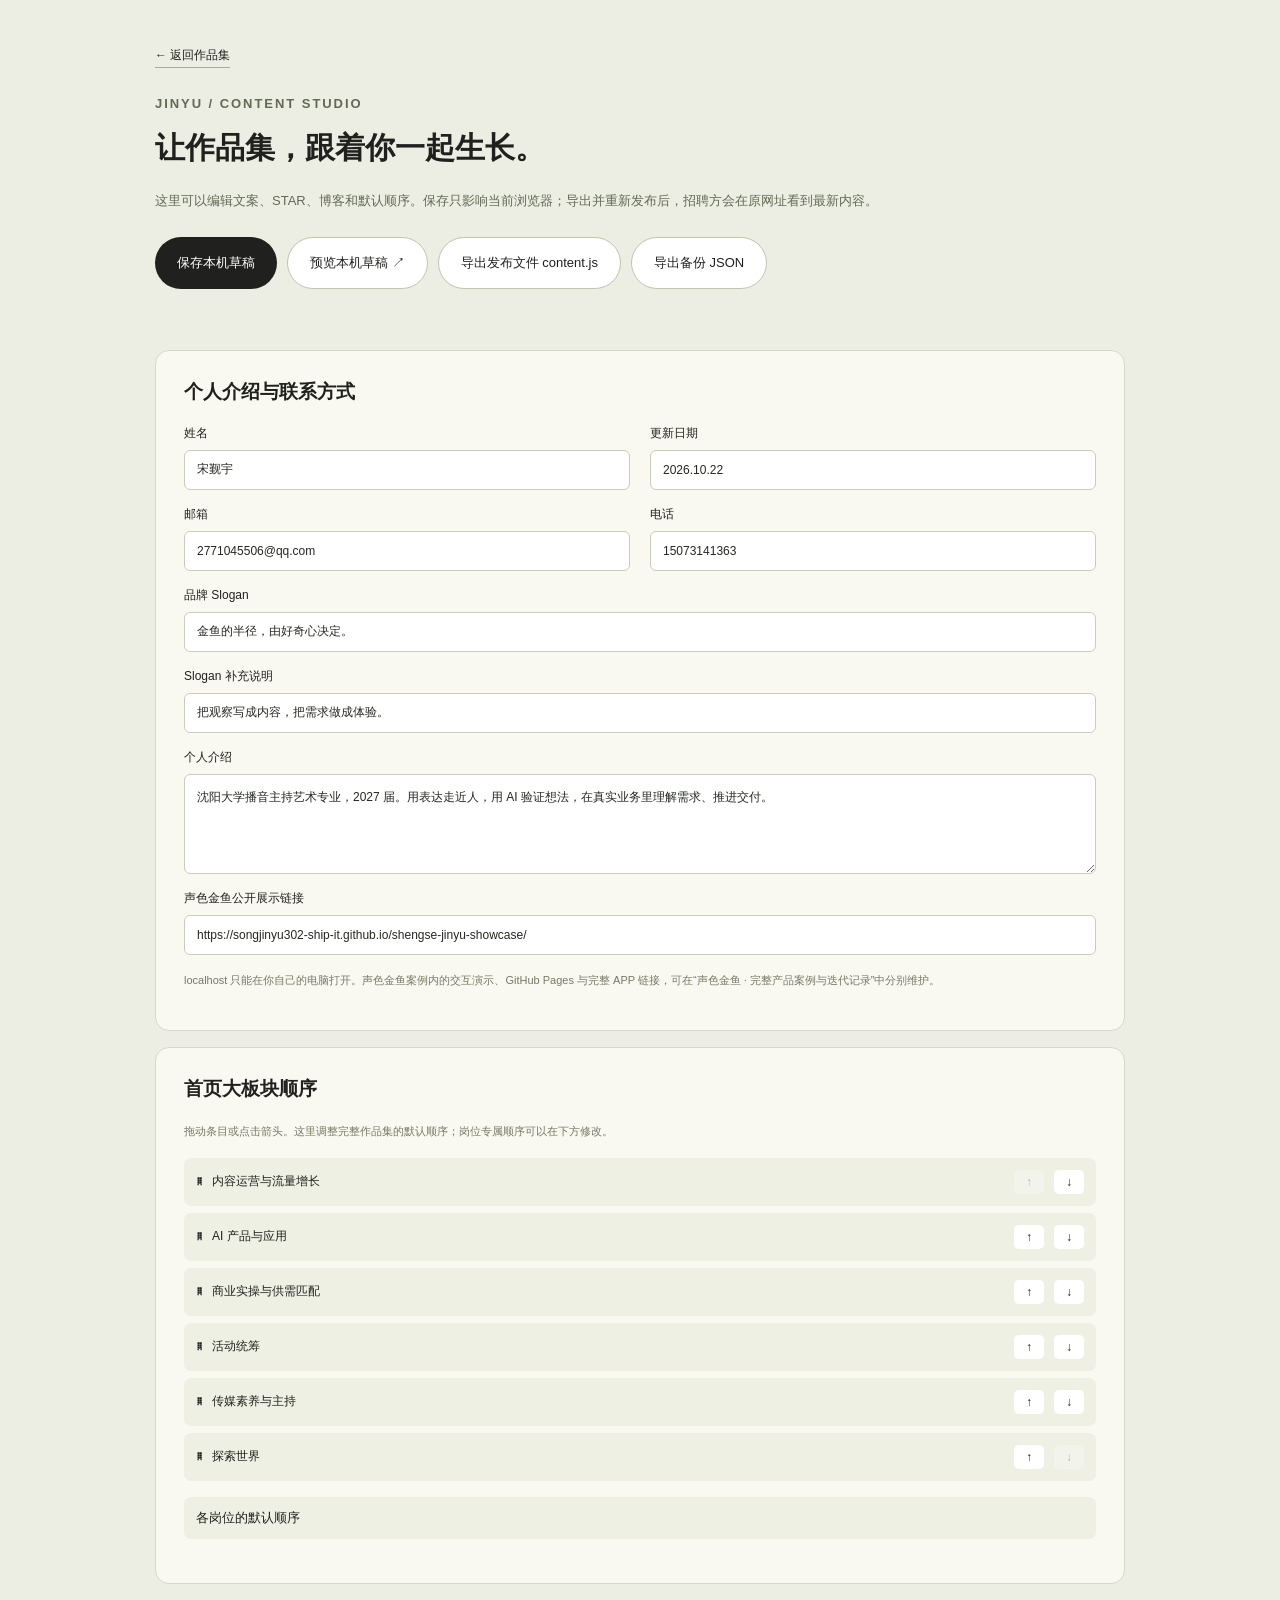
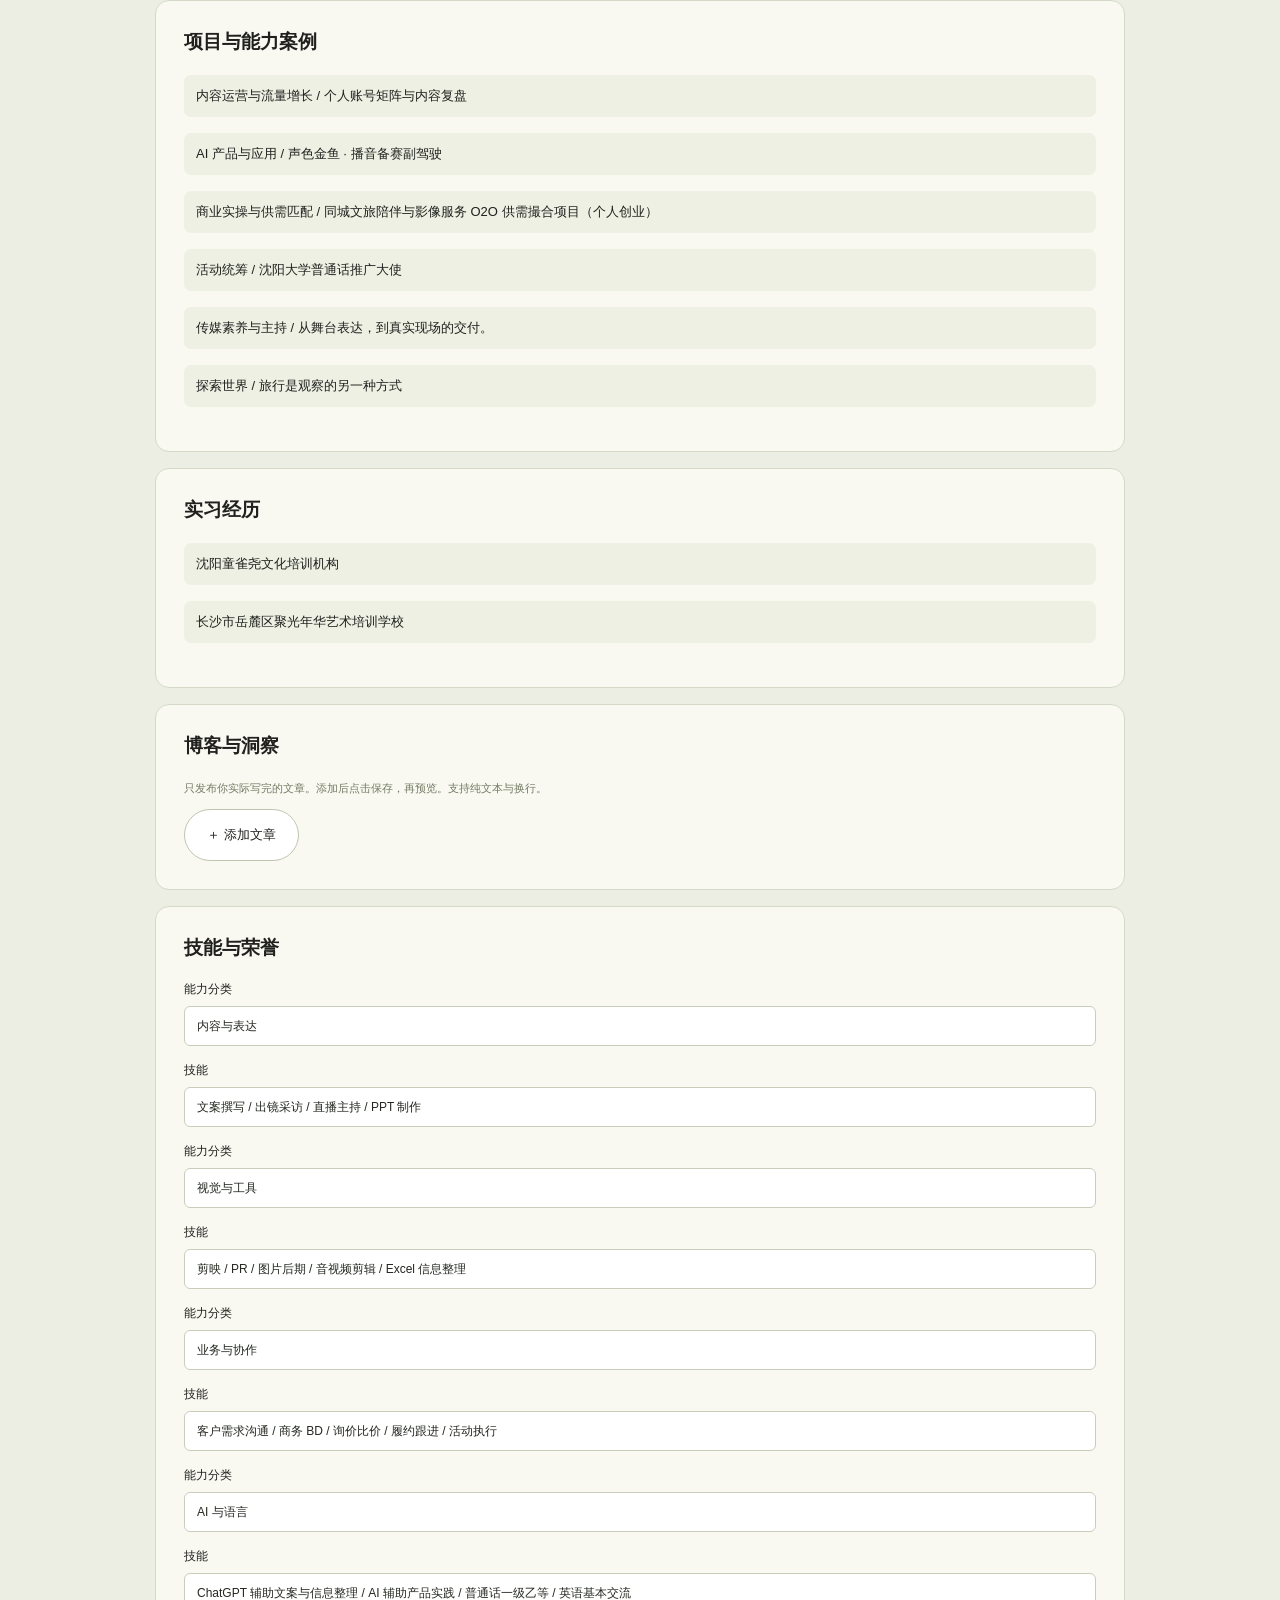
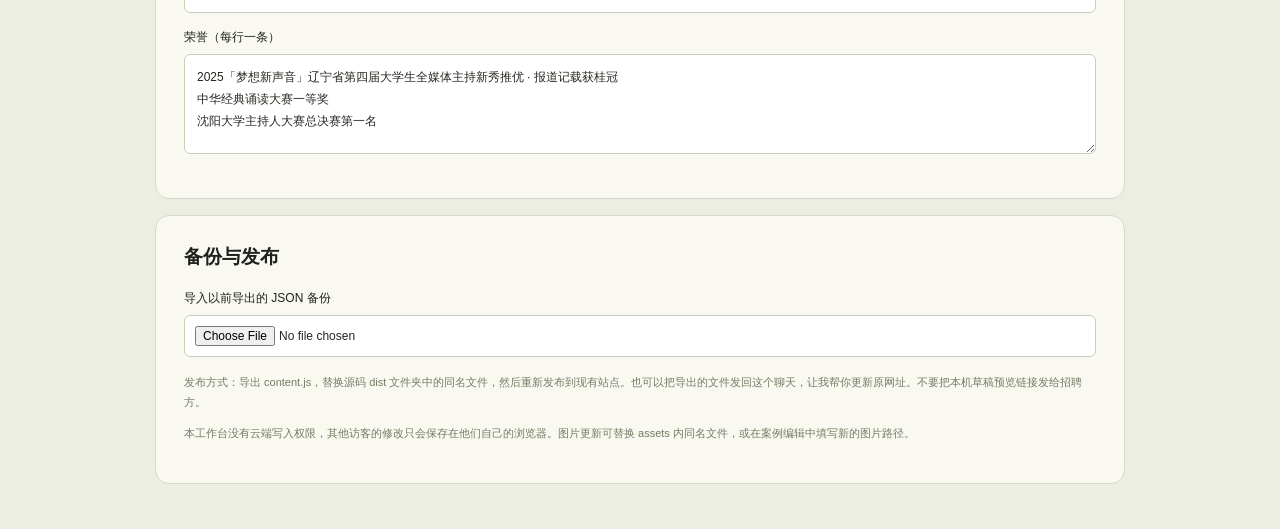
==== studio.html @ b3b75dc0 "Publish full Jinyu portfolio static mirror" ====
<!doctype html><html lang="zh-CN"><head><meta charset="utf-8"><meta name="viewport" content="width=device-width,initial-scale=1"><meta name="robots" content="noindex"><title>作品集维护工作台 · 金鱼</title><link rel="icon" href="assets/icon.svg"><link rel="stylesheet" href="style.css"><style>body{background:#eceee3}.studio{max-width:1020px;margin:45px auto;padding:0 25px}.studio h1{font-size:30px}.studio>p{font-size:13px;color:#626956}.studio-actions{display:flex;gap:10px;flex-wrap:wrap;margin:24px 0}.studio-actions .btn{gap:10px}.paper-btn{background:#fff;border:1px solid #bfc6b0}.editor-section{background:#f9f9f2;padding:28px;border:1px solid #d5d9c8;border-radius:14px;margin-bottom:16px}.editor-section h2{font-size:19px;margin-bottom:20px}.editor-section label{display:block;font-size:12px;margin-bottom:16px}.editor-section input,.editor-section textarea,.editor-section select{width:100%;padding:12px;border:1px solid #c9cebc;border-radius:6px;display:block;margin-top:8px;background:#fff;color:#242820}.editor-section textarea{min-height:100px;resize:vertical;line-height:1.8}.editor-section input[type=file]{padding:10px}.editor-grid{display:grid;grid-template-columns:1fr 1fr;gap:0 20px}.hint{font-size:11px;color:#737b63;line-height:1.8}.order-edit{padding:0;list-style:none}.order-edit li{display:flex;align-items:center;gap:10px;padding:12px;background:#eef0e4;margin-block:7px;border-radius:7px;cursor:grab;font-size:12px}.order-edit li>span{flex:1}.order-edit button{padding:5px 12px;background:#fff;border-radius:5px}.studio details{margin:16px 0}.studio summary{font-size:13px;padding:12px;background:#edf0e3;border-radius:7px}.studio details>div{padding:18px 0}.inline-status{font-size:12px;color:#526933;min-height:24px}#post-editor textarea{min-height:160px}@media(max-width:640px){.editor-grid{grid-template-columns:1fr}.studio{margin-top:25px;padding:0 15px}.editor-section{padding:20px}.studio h1{font-size:25px}}</style><script src="content.js" defer></script><script src="studio.js" defer></script></head><body><main class="studio"><a class="text-link" href="index.html">← 返回作品集</a><p class="eyebrow" style="margin-top:30px">JINYU / CONTENT STUDIO</p><h1>让作品集，跟着你一起生长。</h1><p>这里可以编辑文案、STAR、博客和默认顺序。保存只影响当前浏览器；导出并重新发布后，招聘方会在原网址看到最新内容。</p><div class="studio-actions"><button id="save" class="btn dark-btn">保存本机草稿</button><a class="btn paper-btn" href="index.html?draft=1" target="_blank">预览本机草稿 ↗</a><button id="export-js" class="btn paper-btn">导出发布文件 content.js</button><button id="export-json" class="btn paper-btn">导出备份 JSON</button></div><p id="studio-status" class="inline-status" role="status"></p><section class="editor-section"><h2>个人介绍与联系方式</h2><div class="editor-grid"><label>姓名<input data-top="name"></label><label>更新日期<input data-top="updated"></label><label>邮箱<input data-top="email" type="email"></label><label>电话<input data-top="phone" type="tel"></label></div><label>品牌 Slogan<input data-top="brandSlogan"></label><label>Slogan 补充说明<input data-top="brandSubline"></label><label>个人介绍<textarea data-top="intro"></textarea></label><label>声色金鱼公开展示链接<input data-top="appUrl" type="url" placeholder="部署后填写 https://…"></label><p class="hint">localhost 只能在你自己的电脑打开。声色金鱼案例内的交互演示、GitHub Pages 与完整 APP 链接，可在“声色金鱼 · 完整产品案例与迭代记录”中分别维护。</p></section><section class="editor-section"><h2>首页大板块顺序</h2><p class="hint">拖动条目或点击箭头。这里调整完整作品集的默认顺序；岗位专属顺序可以在下方修改。</p><ul id="studio-order" class="order-edit"></ul><details><summary>各岗位的默认顺序</summary><div id="role-editor"></div></details></section><section class="editor-section"><h2>项目与能力案例</h2><div id="module-editor"></div></section><section class="editor-section"><h2>实习经历</h2><div id="internship-editor"></div></section><section class="editor-section"><h2>博客与洞察</h2><p class="hint">只发布你实际写完的文章。添加后点击保存，再预览。支持纯文本与换行。</p><div id="post-editor"></div><button class="btn paper-btn" id="add-post">＋ 添加文章</button></section><section class="editor-section"><h2>技能与荣誉</h2><div id="skill-editor"></div><label>荣誉（每行一条）<textarea id="honor-editor"></textarea></label></section><section class="editor-section"><h2>备份与发布</h2><label>导入以前导出的 JSON 备份<input type="file" id="import-json" accept="application/json,.json"></label><p class="hint">发布方式：导出 content.js，替换源码 dist 文件夹中的同名文件，然后重新发布到现有站点。也可以把导出的文件发回这个聊天，让我帮你更新原网址。不要把本机草稿预览链接发给招聘方。</p><p class="hint">本工作台没有云端写入权限，其他访客的修改只会保存在他们自己的浏览器。图片更新可替换 assets 内同名文件，或在案例编辑中填写新的图片路径。</p></section></main></body></html>
---- style.css ----
@charset "UTF-8";
:root{--paper:#f4f3ec;--ink:#20211e;--muted:#6c6d65;--line:#d9d9ce;--lime:#d4ef73;--lavender:#dfd5ef;--sand:#e8e2d6;--radius:18px}*{box-sizing:border-box}html{scroll-behavior:smooth;scroll-padding-top:100px}body{margin:0;background:var(--paper);color:var(--ink);font-family:Arial,"PingFang SC","Microsoft YaHei",sans-serif;-webkit-font-smoothing:antialiased}a{color:inherit;text-decoration:none}button,input,textarea,select{font:inherit}button{cursor:pointer;color:inherit}button:disabled{opacity:.25;cursor:default}button,a,input,textarea,select{-webkit-tap-highlight-color:transparent}button:focus-visible,a:focus-visible,input:focus-visible,textarea:focus-visible,select:focus-visible{outline:3px solid #73609d;outline-offset:5px}button{border:0}p{line-height:1.85}h1,h2,h3,h4,p{margin-top:0}img{display:block;max-width:100%}.wrap{width:min(1240px,calc(100% - 96px));margin-inline:auto}.nav{height:90px;display:flex;align-items:center;justify-content:space-between;width:calc(100% - 80px);margin:auto;border-bottom:1px solid var(--line)}.brand{display:flex;align-items:center;gap:10px}.fish-mark{font-size:38px;line-height:1;transform:rotate(-25deg);color:#526533}.brand b{font-size:20px;letter-spacing:.02em}.brand b span{font-size:13px;margin-left:7px;letter-spacing:.09em}.brand-note{margin-left:20px;font-size:9px;letter-spacing:.14em;color:var(--muted)}.nav nav{display:flex;align-items:center;gap:31px;font-size:13px}.nav nav>a{padding:10px 0}.nav nav>a:hover{color:#6c7f2f}.nav .nav-contact{background:var(--ink);color:var(--paper);border-radius:30px;padding:12px 20px;min-width:112px;display:flex;justify-content:space-between;gap:16px}.hero{display:grid;grid-template-columns:1.15fr 1fr;gap:40px;padding-block:87px 82px;align-items:center}.eyebrow{font-size:10px;letter-spacing:.15em;line-height:1.6;font-weight:600}.status-dot{display:inline-block;width:7px;height:7px;background:#7b9540;border-radius:100%;margin-right:8px;box-shadow:0 0 0 4px #829e3c15}.hero .eyebrow{letter-spacing:.07em;margin-bottom:30px}.hero h1{font-size:clamp(38px,4.2vw,60px);font-weight:650;letter-spacing:-.055em;line-height:1.28;margin-bottom:24px}.hero-sub{font-size:23px;letter-spacing:.07em;font-weight:500;margin-bottom:20px}.scribble{position:relative;z-index:0}.scribble:after{content:"";position:absolute;bottom:0;left:-5px;right:-5px;height:10px;background:var(--lime);z-index:-1;transform:rotate(-2deg)}.intro{font-size:14px;color:var(--muted);max-width:450px;line-height:2;margin-bottom:30px}.hero-actions{display:flex;gap:27px;align-items:center}.btn{display:inline-flex;align-items:center;justify-content:center;gap:35px;border-radius:30px;padding:16px 22px;font-size:13px;transition:transform .2s,background .2s}.dark-btn{background:var(--ink);color:#fff}.dark-btn:hover{background:#3b4131;transform:translateY(-2px)}.text-link{font-size:12px;border-bottom:1px solid #a8aaa0;padding-bottom:5px}.hero-art{position:relative;height:420px;isolation:isolate}.portrait-wrap{position:absolute;left:22%;top:26px;width:54%;height:337px;background:#e2e4d5;border-radius:45% 45% 8px 8px;overflow:hidden;transform:rotate(-6deg);box-shadow:0 12px 50px #272c1820}.portrait-wrap img{width:100%;height:100%;object-fit:cover;filter:grayscale(1);mix-blend-mode:multiply;object-position:50% 20%}.portrait-sign{position:absolute;bottom:17px;left:19px;font-family:Georgia,serif;font-style:italic;color:#fff;font-size:24px;text-shadow:0 1px 4px #000}.orbit{position:absolute;inset:47px 2px 50px;border:1px solid #b5b8a2;border-radius:50%;transform:rotate(-29deg);z-index:-1}.orbit-two{inset:95px -5px 100px;transform:rotate(32deg)}.art-coord{position:absolute;left:9%;top:1px;font-size:8px;letter-spacing:.16em;color:#737768}.sticker{position:absolute;box-shadow:0 7px 20px #25251a13}.sticker-top{background:var(--lime);padding:14px 18px;right:-1%;top:60px;font-size:13px;transform:rotate(9deg);border:1px solid #b9d35d}.sticker-top span{font-size:20px;vertical-align:middle;margin-left:18px}.sticker-bottom{left:2%;bottom:28px;background:var(--lavender);padding:19px 24px;transform:rotate(-5deg);border:1px solid #c2b8d2}.sticker-bottom>span{display:block;font-size:8px;letter-spacing:.2em;margin-bottom:9px}.sticker-bottom b{font-size:16px;line-height:1.6;font-weight:500}.giant-star{position:absolute;font-size:108px;right:1%;bottom:27px;line-height:1;color:#37432d;animation:slowspin 36s linear infinite}.art-footer{position:absolute;bottom:-14px;right:2%;font-size:8px;letter-spacing:.18em;color:var(--muted)}.ticker{background:var(--ink);color:var(--paper);overflow:hidden;padding:17px 0;border-block:1px solid var(--ink);transform:rotate(-1deg);margin:0 -2px}.ticker>div{white-space:nowrap;font-size:13px;letter-spacing:.19em;word-spacing:5px;animation:marquee 40s linear infinite;width:max-content}.ticker span{color:var(--lime);margin:0 43px;font-size:20px;vertical-align:middle}.stats{display:grid;grid-template-columns:repeat(4,1fr);padding-block:60px 62px;border-bottom:1px solid var(--line)}.stats>div{display:flex;gap:18px;align-items:center;border-left:1px solid var(--line);padding-left:30px}.stats>div:first-child{border:0;padding-left:0}.stats b{font-size:43px;font-weight:500;letter-spacing:-.07em;white-space:nowrap}.stats b span{font-size:21px}.stats p{font-size:11px;margin:0;line-height:1.7}.stats small{display:block;color:var(--muted);font-size:9px;margin-top:4px}.section-head{display:flex;align-items:end;justify-content:space-between;margin-bottom:34px;gap:20px}.section-head .eyebrow{color:var(--muted);margin-bottom:16px}.section-head h2{font-size:32px;line-height:1.5;letter-spacing:-.04em;font-weight:600;margin:0}.section-head h2 span{color:#8b8c81}.section-index{font-size:11px;letter-spacing:.1em;white-space:nowrap}.work{padding-block:80px 20px}.rolebar{display:flex;align-items:end;justify-content:space-between;gap:20px}.small-label{font-size:10px;color:var(--muted);letter-spacing:.07em}.roles{display:flex;flex-wrap:wrap;gap:8px;margin-top:12px}.roles button{border:1px solid var(--line);background:transparent;padding:10px 15px;border-radius:22px;font-size:11px;transition:background .2s}.roles button.active{background:var(--ink);border-color:var(--ink);color:#fff}.roles button:hover:not(.active){background:#e6e7dc}.subtle-btn{background:transparent;border-bottom:1px solid #a6a89c;padding:9px 0;font-size:11px;white-space:nowrap}.subtle-btn span{padding-left:12px}.role-line{font-size:11px;color:var(--muted);margin-top:15px;margin-bottom:28px}.order-panel{border:1px solid #c8cbb8;border-radius:var(--radius);padding:25px;margin:22px 0 30px;background:#eceee2}.order-head{display:flex;justify-content:space-between;gap:20px}.order-head b{font-size:15px}.order-head p{font-size:11px;color:var(--muted);margin-block:9px 20px}.order-panel ul{padding:0;list-style:none;display:grid;grid-template-columns:1fr 1fr;gap:7px;margin:0 0 20px}.order-panel li{background:var(--paper);border:1px solid var(--line);padding:10px;display:flex;align-items:center;gap:12px;border-radius:7px;cursor:grab}.order-panel li.dragging{opacity:.35}.drag-grip{font-size:20px}.order-num{font-size:10px;color:var(--muted)}.order-panel li b{flex:1;font-size:12px;font-weight:500}.order-panel li button{background:#e5e7db;width:28px;height:28px;border-radius:50%}.share-row{display:flex;align-items:center;gap:15px}.share-row input{flex:1;min-width:0;border:1px solid var(--line);border-radius:6px;padding:12px;background:#fff;font-size:10px}.project{display:grid;grid-template-columns:1.08fr 1fr;border:1px solid var(--line);border-radius:var(--radius);margin-bottom:30px;overflow:hidden;min-height:420px;background:#f9f8f3}.project:nth-child(even) .project-visual{order:2}.project-visual{position:relative;min-height:420px;overflow:hidden;display:flex;align-items:center;justify-content:center;isolation:isolate}.lavender .project-visual{background:var(--lavender)}.lime .project-visual{background:#e5eccb}.sand .project-visual{background:var(--sand)}.dark .project-visual{background:#292c25;color:var(--paper)}.project-copy{padding:43px 42px 30px;display:flex;flex-direction:column;align-items:start}.project-copy .eyebrow{font-size:8px;letter-spacing:.14em;color:var(--muted);margin-bottom:22px}.tags{display:flex;gap:6px;flex-wrap:wrap}.tags span{font-size:9px;border:1px solid var(--line);border-radius:20px;padding:4px 9px;color:#73756a}.project h3{font-size:27px;line-height:1.4;letter-spacing:-.035em;margin-block:18px 14px;font-weight:550}.project-desc{font-size:12px;line-height:1.95;color:var(--muted);margin-bottom:23px}.project-result{display:flex;align-items:center;gap:17px;margin-top:auto;margin-bottom:23px}.project-result b{font-weight:500;font-size:29px;letter-spacing:-.04em;white-space:nowrap}.project-result span{font-size:9px;line-height:1.7;color:var(--muted);max-width:160px}.case-link{width:100%;display:flex;align-items:center;justify-content:space-between;background:transparent;border-top:1px solid var(--line);padding:15px 0 0;font-size:11px;text-align:left}.case-link>span{font-size:21px;transition:transform .2s}.case-link:hover>span{transform:translate(3px,-3px)}.social-stack{display:flex;gap:18px;width:70%;height:340px;transform:rotate(-8deg);align-items:center;transition:transform .4s}.social-stack img{width:48%;height:320px;object-fit:cover;border:5px solid #242820;border-radius:21px;box-shadow:10px 15px 25px #0002}.social-stack img:first-child{transform:translateY(30px);height:290px}.project:hover .social-stack{transform:rotate(-4deg)}.visual-caption{position:absolute;bottom:23px;left:28px;font-size:8px;letter-spacing:.13em;color:#64615f}.browser-frame{width:88%;border:1px solid #bfc6ac;box-shadow:0 15px 30px #26301a1c;border-radius:10px;overflow:hidden;transform:rotate(-4deg);transition:transform .4s}.browser-frame>div{height:25px;background:#f9faf5;display:flex;align-items:center;gap:4px;padding-inline:10px}.browser-frame i{width:4px;height:4px;background:#b9beae;border-radius:50%}.browser-frame span{font-size:6px;letter-spacing:.1em;margin:auto;color:#818676}.browser-frame img{width:100%;height:282px;object-fit:cover;object-position:left top}.project:hover .browser-frame{transform:rotate(0)}.float-label{position:absolute;bottom:29px;right:20px;padding:11px 18px;background:var(--lime);font-size:12px;transform:rotate(5deg)}.flow-art{display:flex;flex-direction:column;align-items:center;gap:8px;width:80%;transform:rotate(-4deg);font-size:16px}.flow-art>span,.flow-art>div>span{border:1px solid #acae9f;border-radius:7px;background:#f7f5ed;padding:20px 30px;text-align:center}.flow-art>div{display:flex;gap:10px}.flow-art>div>span{font-size:13px;min-width:130px}.flow-art b{font-weight:400;color:#8b8b7b;font-size:23px}.flow-art>span.flow-final{background:var(--lime);border-color:#a7be59}.event-art{width:72%;transform:rotate(-5deg)}.event-art>span{font-size:14px;letter-spacing:.1em;color:#b0b7a4}.event-art strong{font-size:145px;letter-spacing:-.08em;display:block;line-height:1.4;font-weight:400;color:var(--lime)}.event-art strong span{font-size:75px}.event-art>div{font-size:20px;display:flex;justify-content:space-between;border-top:1px solid #60664e;padding-top:18px}.event-art p{font-size:8px;letter-spacing:.2em;color:#a1a592;margin-top:25px}.stage-photo{width:76%;height:355px;object-fit:cover;object-position:50% 10%;transform:rotate(4deg);border:9px solid #f7f5ef;box-shadow:10px 15px 20px #0002;transition:transform .4s}.project:hover .stage-photo{transform:rotate(1deg)}.stage-label{position:absolute;bottom:24px;left:18px;font-size:8px;letter-spacing:.15em;background:var(--lime);padding:10px 16px;transform:rotate(-4deg)}.world-art{position:relative;width:330px;height:330px;border:1px solid #b7b7a5;border-radius:50%;transform:rotate(-13deg)}.latitude{position:absolute;inset:80px 0;border:1px solid #b7b7a5;border-radius:50%}.longitude{position:absolute;inset:0 80px;border:1px solid #b7b7a5;border-radius:50%}.world-star{position:absolute;left:30px;top:-10px;font-size:90px;color:#68774f}.world-text{position:absolute;top:115px;left:-28px;font-size:29px;font-weight:700;line-height:1.25;letter-spacing:-.04em;white-space:nowrap;background:var(--sand);padding:10px}.world-bottom{position:absolute;bottom:30px;left:42px;font-size:11px;white-space:nowrap}.experience{padding-block:70px 80px;border-bottom:1px solid var(--line)}.experience-grid{display:grid;grid-template-columns:1.1fr 1fr;gap:80px}.education{padding-block:20px 25px;border-bottom:1px solid var(--line)}.education h3{font-size:21px;margin-block:13px 7px}.education p{font-size:13px;margin-bottom:7px}.muted{font-size:11px;color:var(--muted)}.internship{padding-block:26px;border-bottom:1px solid var(--line)}summary{cursor:pointer;list-style:none}summary::-webkit-details-marker{display:none}.internship h3{font-size:16px;margin-block:12px 10px;line-height:1.6}.internship summary p{font-size:12px;margin:0;display:flex;justify-content:space-between}.internship>p{font-size:12px;color:var(--muted);margin-top:20px}.internship .star-grid{grid-template-columns:1fr;gap:10px}.internship .star-grid>div{padding:13px}.internship .star-grid h4{display:inline-block}.internship .star-grid p{font-size:11px;margin:6px 0 0}.internship .star-letter{font-size:16px;margin-right:10px}.toolkit{padding-top:20px}.skill{padding-block:19px;border-bottom:1px solid var(--line)}.skill h3{font-size:13px;font-weight:500;margin-bottom:8px}.skill p{font-size:11px;color:var(--muted);margin:0;line-height:1.9}.honors{margin-top:25px}.honors h3{font-size:13px}.honors ul{list-style:none;padding:0;margin:0}.honors li{font-size:11px;color:var(--muted);margin-bottom:12px;padding-left:18px;position:relative}.honors li:before{content:'↗';position:absolute;left:0;color:#798745}.insights{padding-block:75px 90px}.note-icon{font-size:52px;font-weight:300}.notes-empty{border-top:1px solid var(--line);padding-block:30px;display:grid;grid-template-columns:1fr 1.6fr;gap:0 55px}.notes-empty>.eyebrow{font-size:16px;letter-spacing:0}.notes-empty>p:nth-child(2){font-size:12px;color:var(--muted);margin-bottom:20px}.notes-empty>.small-label{grid-column:1;margin-top:12px}.notes-empty ol{grid-column:2;list-style:none;padding:0;margin:0;counter-reset:notes}.notes-empty li{font-size:12px;border-bottom:1px solid var(--line);padding-block:15px;line-height:1.7;counter-increment:notes}.notes-empty li:before{content:'0' counter(notes);font-size:10px;color:#8c947b;margin-right:20px}.post{padding:25px;border-top:1px solid var(--line)}.post h3{font-size:20px;margin:15px 0}.post summary>span:last-child{font-size:11px}.post-body{line-height:2;font-size:14px;max-width:800px;padding-block:20px}.contact{background:var(--lime);padding-block:75px 25px}.contact h2{font-size:clamp(38px,5vw,64px);font-weight:550;line-height:1.25;letter-spacing:-.04em;margin-block:25px}.contact h2>span{display:inline-block;margin-left:24px}.contact>.wrap>p:not(.eyebrow){max-width:540px;font-size:13px;line-height:2}.contact-links{display:flex;gap:35px;align-items:center;flex-wrap:wrap;margin-block:30px 65px}.contact-links a{font-size:20px;letter-spacing:-.02em;border-bottom:1px solid #5b6c35;padding-bottom:8px}.contact-bottom{display:flex;justify-content:space-between;border-top:1px solid #adbf65;padding-top:20px;font-size:10px;gap:20px;line-height:1.8}.footer{display:flex;justify-content:space-between;gap:20px;padding-block:27px;font-size:9px;color:var(--muted)}dialog{border:0;border-radius:16px;max-width:1000px;width:calc(100% - 48px);max-height:90dvh;background:var(--paper);padding:35px;color:var(--ink);overscroll-behavior:contain;box-shadow:0 20px 100px #0003}dialog::backdrop{background:#171a13ae;backdrop-filter:blur(6px)}.dialog-top{display:flex;justify-content:space-between;align-items:center;margin-bottom:20px}.dialog-top .eyebrow{margin:0;font-size:9px}.close-btn{width:35px;height:35px;border-radius:50%;background:#e1e2d7;font-size:24px;flex-shrink:0}.dialog-top+div>h2{font-size:29px;line-height:1.5;margin-bottom:10px}.case-subtitle{font-size:12px;color:var(--muted);margin-bottom:26px}.star-grid{display:grid;grid-template-columns:1fr 1fr;gap:12px}.star-grid>div{border:1px solid var(--line);padding:22px;border-radius:10px}.star-letter{color:#8e9a70;font-size:24px;display:inline-block;margin-right:12px}.star-grid h4{display:inline-block;font-size:13px;font-weight:500;margin-bottom:12px}.star-grid p{font-size:12px;line-height:1.95;color:#5f6255;margin:0}.takeaway{background:#e5e9d7;border-radius:10px;padding:22px;margin-block:20px}.takeaway .eyebrow{font-size:8px}.takeaway p{font-size:13px;margin:10px 0 0}.evidence-title{font-size:15px;margin:30px 0 18px}.evidence-grid{display:grid;grid-template-columns:repeat(auto-fit,minmax(180px,1fr));gap:12px;margin-bottom:20px}.evidence{background:#e7e6de;padding:12px;border-radius:8px}.evidence img{height:260px;width:100%;object-fit:contain}.evidence span{font-size:10px;display:block;margin-top:12px;text-align:left;line-height:1.7}.source-note{font-size:9px;color:#888c7f;margin-top:25px}.modal-open{overflow:hidden}#image-dialog{max-width:1100px;text-align:center;padding:20px;background:#242720;color:#fff}#image-dialog .close-btn{position:sticky;top:0;float:right}#image-dialog img{max-height:78dvh;margin:auto;object-fit:contain}#image-dialog p{font-size:11px;margin:12px 0 0}#toast{position:fixed;bottom:30px;left:50%;transform:translate(-50%,20px);background:var(--ink);color:#fff;font-size:12px;padding:15px 25px;border-radius:30px;z-index:20;opacity:0;pointer-events:none;transition:all .2s;max-width:90vw;text-align:center}#toast.show{opacity:1;transform:translate(-50%,0)}.skip{position:fixed;left:20px;top:-100px;background:var(--ink);color:#fff;padding:12px;z-index:99}.skip:focus{top:10px}.draft-banner{background:#eece88;padding:10px;text-align:center;font-size:12px}.draft-banner+.nav{margin-top:0}[hidden]{display:none!important}@keyframes slowspin{to{transform:rotate(360deg)}}@keyframes marquee{to{transform:translateX(-50%)}}
html,body{overflow-x:clip}
@media(min-width:1550px){.hero{padding-block:100px}.hero-art{height:440px}.portrait-wrap{height:360px}.project{min-height:460px}.project-visual{min-height:460px}.project-copy{padding:50px}}
@media(max-width:1100px){.wrap{width:calc(100% - 64px)}.nav{width:calc(100% - 48px)}.brand-note{display:none}.hero{gap:15px;padding-block:65px}.hero-art{height:380px}.portrait-wrap{height:300px}.sticker-bottom{left:0}.sticker-top{font-size:11px}.giant-star{font-size:85px}.hero h1{font-size:43px}.stats>div{padding-left:18px;gap:12px}.stats b{font-size:35px}.stats p{font-size:10px}.stats small{font-size:8px}.project-copy{padding:32px 28px}.project h3{font-size:23px}.project-visual{min-height:405px}.experience-grid{gap:45px}.world-art{width:270px;height:270px}.world-text{font-size:25px;top:90px}.world-star{font-size:75px}.world-bottom{left:24px;bottom:25px}.rolebar{align-items:start}.subtle-btn{margin-top:24px}}
@media(max-width:760px){.wrap{width:calc(100% - 40px)}.nav{height:73px;width:calc(100% - 36px)}.brand b{font-size:17px}.brand b span{font-size:9px;margin-left:4px}.fish-mark{font-size:28px}.nav nav{gap:16px;font-size:11px}.nav nav>a:nth-child(2),.nav nav>a:nth-child(3){display:none}.nav .nav-contact{min-width:85px;padding:10px 13px}.hero{grid-template-columns:1fr;padding-block:40px 40px;gap:38px}.hero h1{font-size:42px;letter-spacing:-.06em}.hero .eyebrow{font-size:9px;margin-bottom:23px}.hero-sub{font-size:21px}.intro{font-size:12px;max-width:100%}.hero-actions{gap:23px}.btn{font-size:12px;padding:14px 20px;gap:25px}.text-link{font-size:11px}.hero-art{width:min(430px,100%);margin:auto;height:350px}.portrait-wrap{height:280px;top:20px;left:22%;width:51%}.sticker-top{right:0;top:49px}.sticker-bottom{bottom:28px;left:1%;padding:15px 19px}.sticker-bottom b{font-size:14px}.giant-star{right:0;bottom:42px;font-size:84px}.art-coord{font-size:7px}.art-footer{font-size:7px;bottom:1px}.ticker{padding-block:11px}.ticker>div{font-size:10px}.ticker span{font-size:16px;margin-inline:28px}.stats{grid-template-columns:1fr 1fr;gap:28px 12px;padding-block:35px}.stats>div{padding-left:15px;gap:12px}.stats>div:nth-child(3){border:0;padding-left:0}.stats b{font-size:36px}.stats p{font-size:10px}.work{padding-block:50px 0}.section-head h2{font-size:25px}.section-head h2 span{display:block}.section-head{margin-bottom:25px}.section-head .eyebrow{font-size:8px;letter-spacing:.1em}.section-index{font-size:9px}.rolebar{display:block}.roles{gap:7px}.roles button{padding:9px 12px;font-size:10px}.subtle-btn{margin-top:14px}.role-line{font-size:10px;margin-top:12px}.order-panel{padding:16px}.order-head{display:block}.order-head .subtle-btn{margin:0 0 15px}.order-panel ul{grid-template-columns:1fr}.share-row{display:block}.share-row .btn{width:100%;margin-bottom:12px}.share-row input{width:100%;font-size:9px}.project{grid-template-columns:1fr;min-height:0;margin-bottom:24px}.project:nth-child(even) .project-visual{order:0}.project-visual{min-height:310px;height:310px}.project-copy{padding:28px 25px 24px}.project-copy .eyebrow{margin-bottom:15px}.project h3{font-size:24px;margin-block:17px 12px}.project-desc{font-size:12px;margin-bottom:20px}.project-result{margin-bottom:20px}.project-result b{font-size:28px}.project-result span{max-width:none}.social-stack{height:270px;width:62%;max-width:290px;gap:12px}.social-stack img{height:255px;border-width:4px}.social-stack img:first-child{height:230px;transform:translateY(15px)}.visual-caption{bottom:15px;font-size:7px;left:20px}.browser-frame{width:85%;max-width:430px}.browser-frame img{height:222px}.browser-frame>div{height:20px}.float-label{bottom:17px;right:16px;padding:10px 13px;font-size:10px}.flow-art{font-size:14px;gap:5px}.flow-art>span,.flow-art>div>span{padding:14px 23px}.flow-art>div>span{font-size:11px;min-width:110px}.flow-art b{font-size:18px}.event-art{width:72%}.event-art strong{font-size:108px;line-height:1.3}.event-art>span{font-size:12px}.event-art>div{font-size:16px;padding-top:12px}.event-art p{margin-top:18px}.stage-photo{height:264px;width:70%;object-position:50% 7%}.stage-label{bottom:16px;left:15px;font-size:7px}.world-art{width:245px;height:245px}.world-text{top:80px;font-size:23px}.world-bottom{font-size:10px;bottom:26px}.world-star{font-size:64px}.experience{padding-block:35px 50px}.experience-grid{grid-template-columns:1fr;gap:25px}.education{padding-top:5px}.internship h3{font-size:15px}.toolkit{padding-top:15px}.insights{padding-block:50px}.notes-empty{grid-template-columns:1fr;gap:0}.notes-empty>p:nth-child(2){font-size:12px}.notes-empty ol{grid-column:1}.notes-empty>.small-label{margin-bottom:0}.notes-empty li{font-size:11px}.note-icon{font-size:40px}.contact{padding-top:50px}.contact h2{font-size:42px}.contact>.wrap>p:not(.eyebrow){font-size:12px}.contact-links{display:block;margin-bottom:40px}.contact-links a{display:table;margin-bottom:16px;font-size:19px}.contact-bottom{display:block;font-size:9px}.contact-bottom>a{display:block;margin-top:15px}.footer{flex-wrap:wrap;gap:12px;font-size:8px;padding-block:22px}.footer>a{margin-left:auto}dialog{padding:22px;width:calc(100% - 24px);max-height:93dvh}.dialog-top+div>h2{font-size:23px}.star-grid{grid-template-columns:1fr}.star-grid>div{padding:17px}.star-grid p{font-size:11px}.evidence-grid{grid-template-columns:1fr 1fr}.evidence img{height:200px}.evidence span{font-size:9px}.takeaway p{font-size:12px}.dialog-top .eyebrow{font-size:7px;max-width:80%}.case-subtitle{font-size:11px}.notes-empty>.eyebrow{font-size:15px}.draft-banner{font-size:10px}.order-panel li{padding:9px}.project-visual .world-art{margin-top:0}}
@media(prefers-reduced-motion:reduce){*,*:before,*:after{scroll-behavior:auto!important;animation:none!important;transition:none!important}}
@media print{.nav,.ticker,.hero-art,.rolebar,.role-line,.case-link,.footer>a,.contact-bottom>a{display:none}.wrap{width:100%}.hero{display:block;padding:20px 0}.hero h1{font-size:30px}.stats{padding:20px 0}.project{break-inside:avoid}.project-copy{padding:20px}.project-visual{min-height:280px}.project{min-height:280px}.work{padding-top:30px}.contact{padding:25px}.contact h2{font-size:30px}body{background:white}}
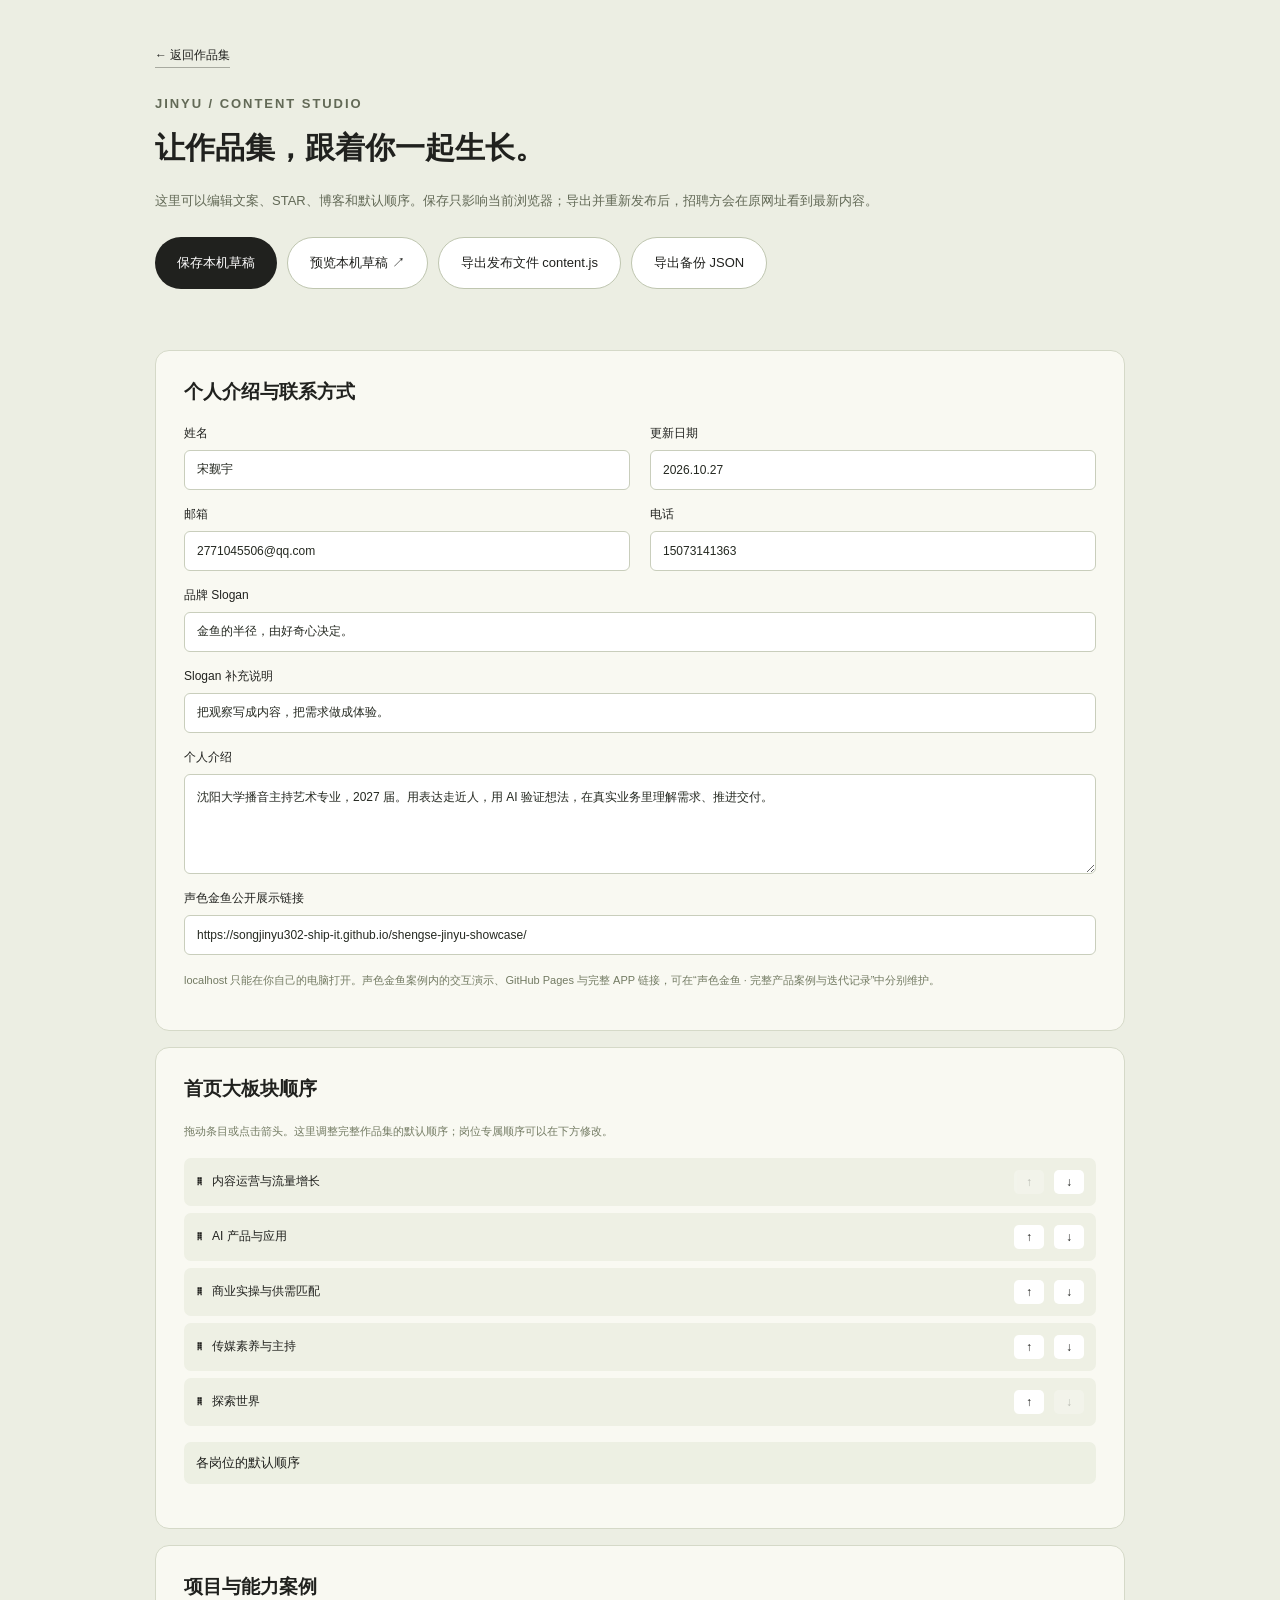
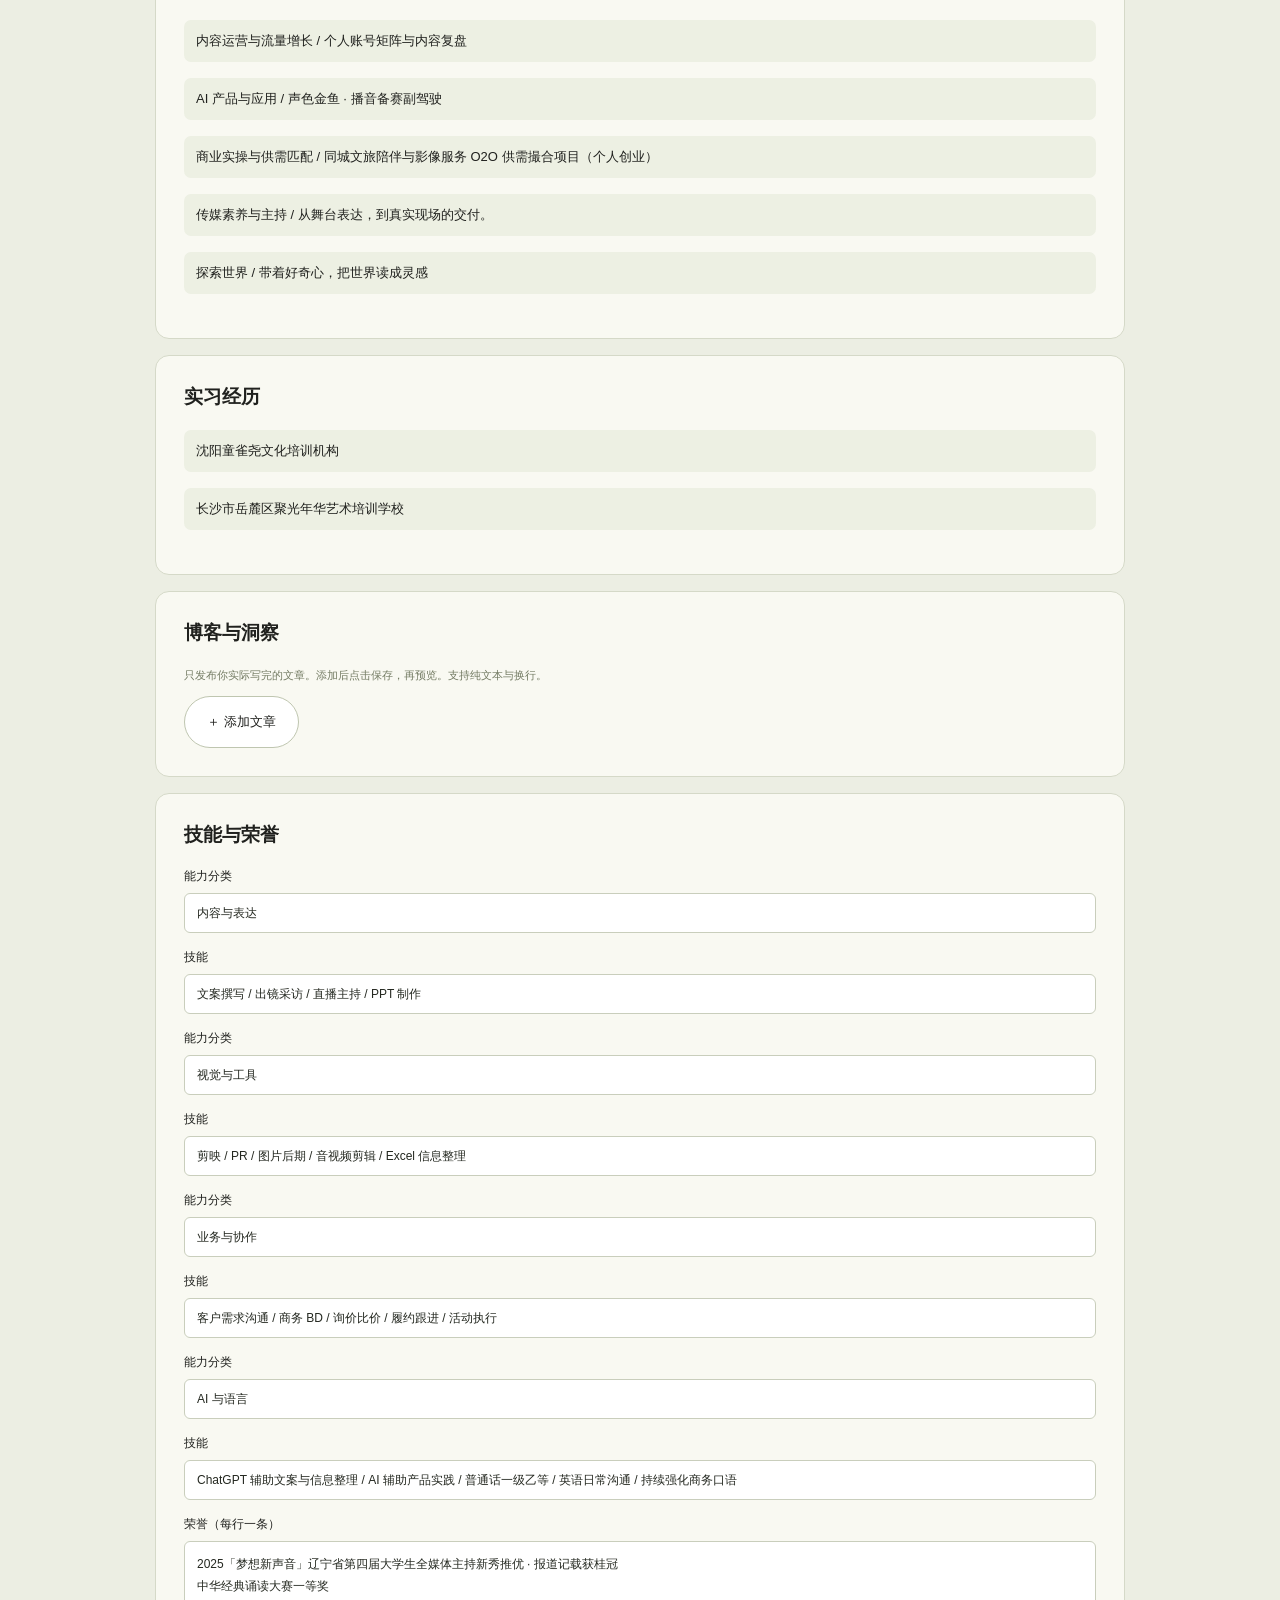
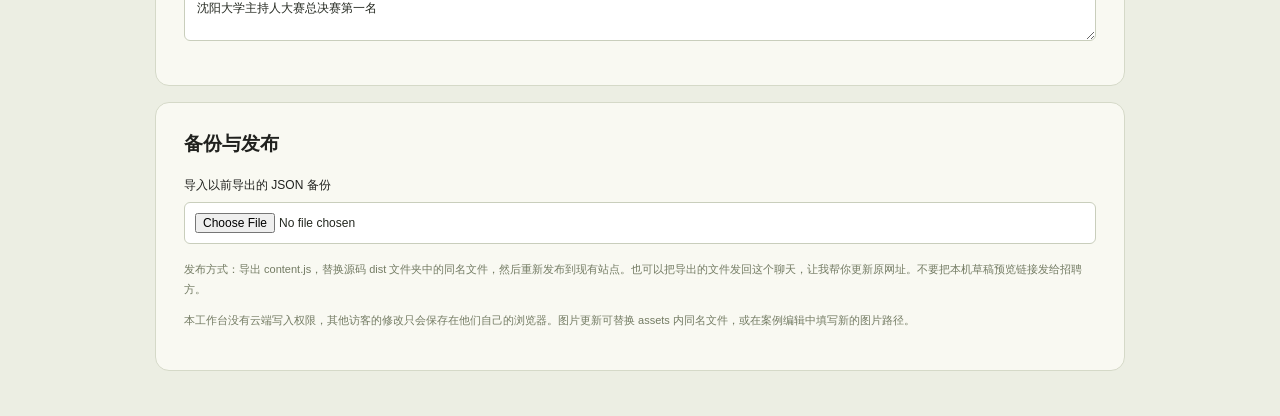
==== commit 3ef6b883: "Add travel field notes and remove standalone events module" ====
--- a/studio.html
+++ b/studio.html
@@ -1 +1 @@
-<!doctype html><html lang="zh-CN"><head><meta charset="utf-8"><meta name="viewport" content="width=device-width,initial-scale=1"><meta name="robots" content="noindex"><title>作品集维护工作台 · 金鱼</title><link rel="icon" href="assets/icon.svg"><link rel="stylesheet" href="style.css"><style>body{background:#eceee3}.studio{max-width:1020px;margin:45px auto;padding:0 25px}.studio h1{font-size:30px}.studio>p{font-size:13px;color:#626956}.studio-actions{display:flex;gap:10px;flex-wrap:wrap;margin:24px 0}.studio-actions .btn{gap:10px}.paper-btn{background:#fff;border:1px solid #bfc6b0}.editor-section{background:#f9f9f2;padding:28px;border:1px solid #d5d9c8;border-radius:14px;margin-bottom:16px}.editor-section h2{font-size:19px;margin-bottom:20px}.editor-section label{display:block;font-size:12px;margin-bottom:16px}.editor-section input,.editor-section textarea,.editor-section select{width:100%;padding:12px;border:1px solid #c9cebc;border-radius:6px;display:block;margin-top:8px;background:#fff;color:#242820}.editor-section textarea{min-height:100px;resize:vertical;line-height:1.8}.editor-section input[type=file]{padding:10px}.editor-grid{display:grid;grid-template-columns:1fr 1fr;gap:0 20px}.hint{font-size:11px;color:#737b63;line-height:1.8}.order-edit{padding:0;list-style:none}.order-edit li{display:flex;align-items:center;gap:10px;padding:12px;background:#eef0e4;margin-block:7px;border-radius:7px;cursor:grab;font-size:12px}.order-edit li>span{flex:1}.order-edit button{padding:5px 12px;background:#fff;border-radius:5px}.studio details{margin:16px 0}.studio summary{font-size:13px;padding:12px;background:#edf0e3;border-radius:7px}.studio details>div{padding:18px 0}.inline-status{font-size:12px;color:#526933;min-height:24px}#post-editor textarea{min-height:160px}@media(max-width:640px){.editor-grid{grid-template-columns:1fr}.studio{margin-top:25px;padding:0 15px}.editor-section{padding:20px}.studio h1{font-size:25px}}</style><script src="content.js" defer></script><script src="studio.js" defer></script></head><body><main class="studio"><a class="text-link" href="index.html">← 返回作品集</a><p class="eyebrow" style="margin-top:30px">JINYU / CONTENT STUDIO</p><h1>让作品集，跟着你一起生长。</h1><p>这里可以编辑文案、STAR、博客和默认顺序。保存只影响当前浏览器；导出并重新发布后，招聘方会在原网址看到最新内容。</p><div class="studio-actions"><button id="save" class="btn dark-btn">保存本机草稿</button><a class="btn paper-btn" href="index.html?draft=1" target="_blank">预览本机草稿 ↗</a><button id="export-js" class="btn paper-btn">导出发布文件 content.js</button><button id="export-json" class="btn paper-btn">导出备份 JSON</button></div><p id="studio-status" class="inline-status" role="status"></p><section class="editor-section"><h2>个人介绍与联系方式</h2><div class="editor-grid"><label>姓名<input data-top="name"></label><label>更新日期<input data-top="updated"></label><label>邮箱<input data-top="email" type="email"></label><label>电话<input data-top="phone" type="tel"></label></div><label>品牌 Slogan<input data-top="brandSlogan"></label><label>Slogan 补充说明<input data-top="brandSubline"></label><label>个人介绍<textarea data-top="intro"></textarea></label><label>声色金鱼公开展示链接<input data-top="appUrl" type="url" placeholder="部署后填写 https://…"></label><p class="hint">localhost 只能在你自己的电脑打开。声色金鱼案例内的交互演示、GitHub Pages 与完整 APP 链接，可在“声色金鱼 · 完整产品案例与迭代记录”中分别维护。</p></section><section class="editor-section"><h2>首页大板块顺序</h2><p class="hint">拖动条目或点击箭头。这里调整完整作品集的默认顺序；岗位专属顺序可以在下方修改。</p><ul id="studio-order" class="order-edit"></ul><details><summary>各岗位的默认顺序</summary><div id="role-editor"></div></details></section><section class="editor-section"><h2>项目与能力案例</h2><div id="module-editor"></div></section><section class="editor-section"><h2>实习经历</h2><div id="internship-editor"></div></section><section class="editor-section"><h2>博客与洞察</h2><p class="hint">只发布你实际写完的文章。添加后点击保存，再预览。支持纯文本与换行。</p><div id="post-editor"></div><button class="btn paper-btn" id="add-post">＋ 添加文章</button></section><section class="editor-section"><h2>技能与荣誉</h2><div id="skill-editor"></div><label>荣誉（每行一条）<textarea id="honor-editor"></textarea></label></section><section class="editor-section"><h2>备份与发布</h2><label>导入以前导出的 JSON 备份<input type="file" id="import-json" accept="application/json,.json"></label><p class="hint">发布方式：导出 content.js，替换源码 dist 文件夹中的同名文件，然后重新发布到现有站点。也可以把导出的文件发回这个聊天，让我帮你更新原网址。不要把本机草稿预览链接发给招聘方。</p><p class="hint">本工作台没有云端写入权限，其他访客的修改只会保存在他们自己的浏览器。图片更新可替换 assets 内同名文件，或在案例编辑中填写新的图片路径。</p></section></main></body></html>
+<!doctype html><html lang="zh-CN"><head><meta charset="utf-8"><meta name="viewport" content="width=device-width,initial-scale=1"><meta name="robots" content="noindex"><title>作品集维护工作台 · 金鱼</title><link rel="icon" href="assets/icon.svg"><link rel="stylesheet" href="style.css"><style>body{background:#eceee3}.studio{max-width:1020px;margin:45px auto;padding:0 25px}.studio h1{font-size:30px}.studio>p{font-size:13px;color:#626956}.studio-actions{display:flex;gap:10px;flex-wrap:wrap;margin:24px 0}.studio-actions .btn{gap:10px}.paper-btn{background:#fff;border:1px solid #bfc6b0}.editor-section{background:#f9f9f2;padding:28px;border:1px solid #d5d9c8;border-radius:14px;margin-bottom:16px}.editor-section h2{font-size:19px;margin-bottom:20px}.editor-section label{display:block;font-size:12px;margin-bottom:16px}.editor-section input,.editor-section textarea,.editor-section select{width:100%;padding:12px;border:1px solid #c9cebc;border-radius:6px;display:block;margin-top:8px;background:#fff;color:#242820}.editor-section textarea{min-height:100px;resize:vertical;line-height:1.8}.editor-section input[type=file]{padding:10px}.editor-grid{display:grid;grid-template-columns:1fr 1fr;gap:0 20px}.hint{font-size:11px;color:#737b63;line-height:1.8}.order-edit{padding:0;list-style:none}.order-edit li{display:flex;align-items:center;gap:10px;padding:12px;background:#eef0e4;margin-block:7px;border-radius:7px;cursor:grab;font-size:12px}.order-edit li>span{flex:1}.order-edit button{padding:5px 12px;background:#fff;border-radius:5px}.studio details{margin:16px 0}.studio summary{font-size:13px;padding:12px;background:#edf0e3;border-radius:7px}.studio details>div{padding:18px 0}.inline-status{font-size:12px;color:#526933;min-height:24px}#post-editor textarea{min-height:160px}@media(max-width:640px){.editor-grid{grid-template-columns:1fr}.studio{margin-top:25px;padding:0 15px}.editor-section{padding:20px}.studio h1{font-size:25px}}</style><script src="content.js" defer></script><script src="portfolio-schema.js" defer></script><script src="studio.js" defer></script></head><body><main class="studio"><a class="text-link" href="index.html">← 返回作品集</a><p class="eyebrow" style="margin-top:30px">JINYU / CONTENT STUDIO</p><h1>让作品集，跟着你一起生长。</h1><p>这里可以编辑文案、STAR、博客和默认顺序。保存只影响当前浏览器；导出并重新发布后，招聘方会在原网址看到最新内容。</p><div class="studio-actions"><button id="save" class="btn dark-btn">保存本机草稿</button><a class="btn paper-btn" href="index.html?draft=1" target="_blank">预览本机草稿 ↗</a><button id="export-js" class="btn paper-btn">导出发布文件 content.js</button><button id="export-json" class="btn paper-btn">导出备份 JSON</button></div><p id="studio-status" class="inline-status" role="status"></p><section class="editor-section"><h2>个人介绍与联系方式</h2><div class="editor-grid"><label>姓名<input data-top="name"></label><label>更新日期<input data-top="updated"></label><label>邮箱<input data-top="email" type="email"></label><label>电话<input data-top="phone" type="tel"></label></div><label>品牌 Slogan<input data-top="brandSlogan"></label><label>Slogan 补充说明<input data-top="brandSubline"></label><label>个人介绍<textarea data-top="intro"></textarea></label><label>声色金鱼公开展示链接<input data-top="appUrl" type="url" placeholder="部署后填写 https://…"></label><p class="hint">localhost 只能在你自己的电脑打开。声色金鱼案例内的交互演示、GitHub Pages 与完整 APP 链接，可在“声色金鱼 · 完整产品案例与迭代记录”中分别维护。</p></section><section class="editor-section"><h2>首页大板块顺序</h2><p class="hint">拖动条目或点击箭头。这里调整完整作品集的默认顺序；岗位专属顺序可以在下方修改。</p><ul id="studio-order" class="order-edit"></ul><details><summary>各岗位的默认顺序</summary><div id="role-editor"></div></details></section><section class="editor-section"><h2>项目与能力案例</h2><div id="module-editor"></div></section><section class="editor-section"><h2>实习经历</h2><div id="internship-editor"></div></section><section class="editor-section"><h2>博客与洞察</h2><p class="hint">只发布你实际写完的文章。添加后点击保存，再预览。支持纯文本与换行。</p><div id="post-editor"></div><button class="btn paper-btn" id="add-post">＋ 添加文章</button></section><section class="editor-section"><h2>技能与荣誉</h2><div id="skill-editor"></div><label>荣誉（每行一条）<textarea id="honor-editor"></textarea></label></section><section class="editor-section"><h2>备份与发布</h2><label>导入以前导出的 JSON 备份<input type="file" id="import-json" accept="application/json,.json"></label><p class="hint">发布方式：导出 content.js，替换源码 dist 文件夹中的同名文件，然后重新发布到现有站点。也可以把导出的文件发回这个聊天，让我帮你更新原网址。不要把本机草稿预览链接发给招聘方。</p><p class="hint">本工作台没有云端写入权限，其他访客的修改只会保存在他们自己的浏览器。图片更新可替换 assets 内同名文件，或在案例编辑中填写新的图片路径。</p></section></main></body></html>
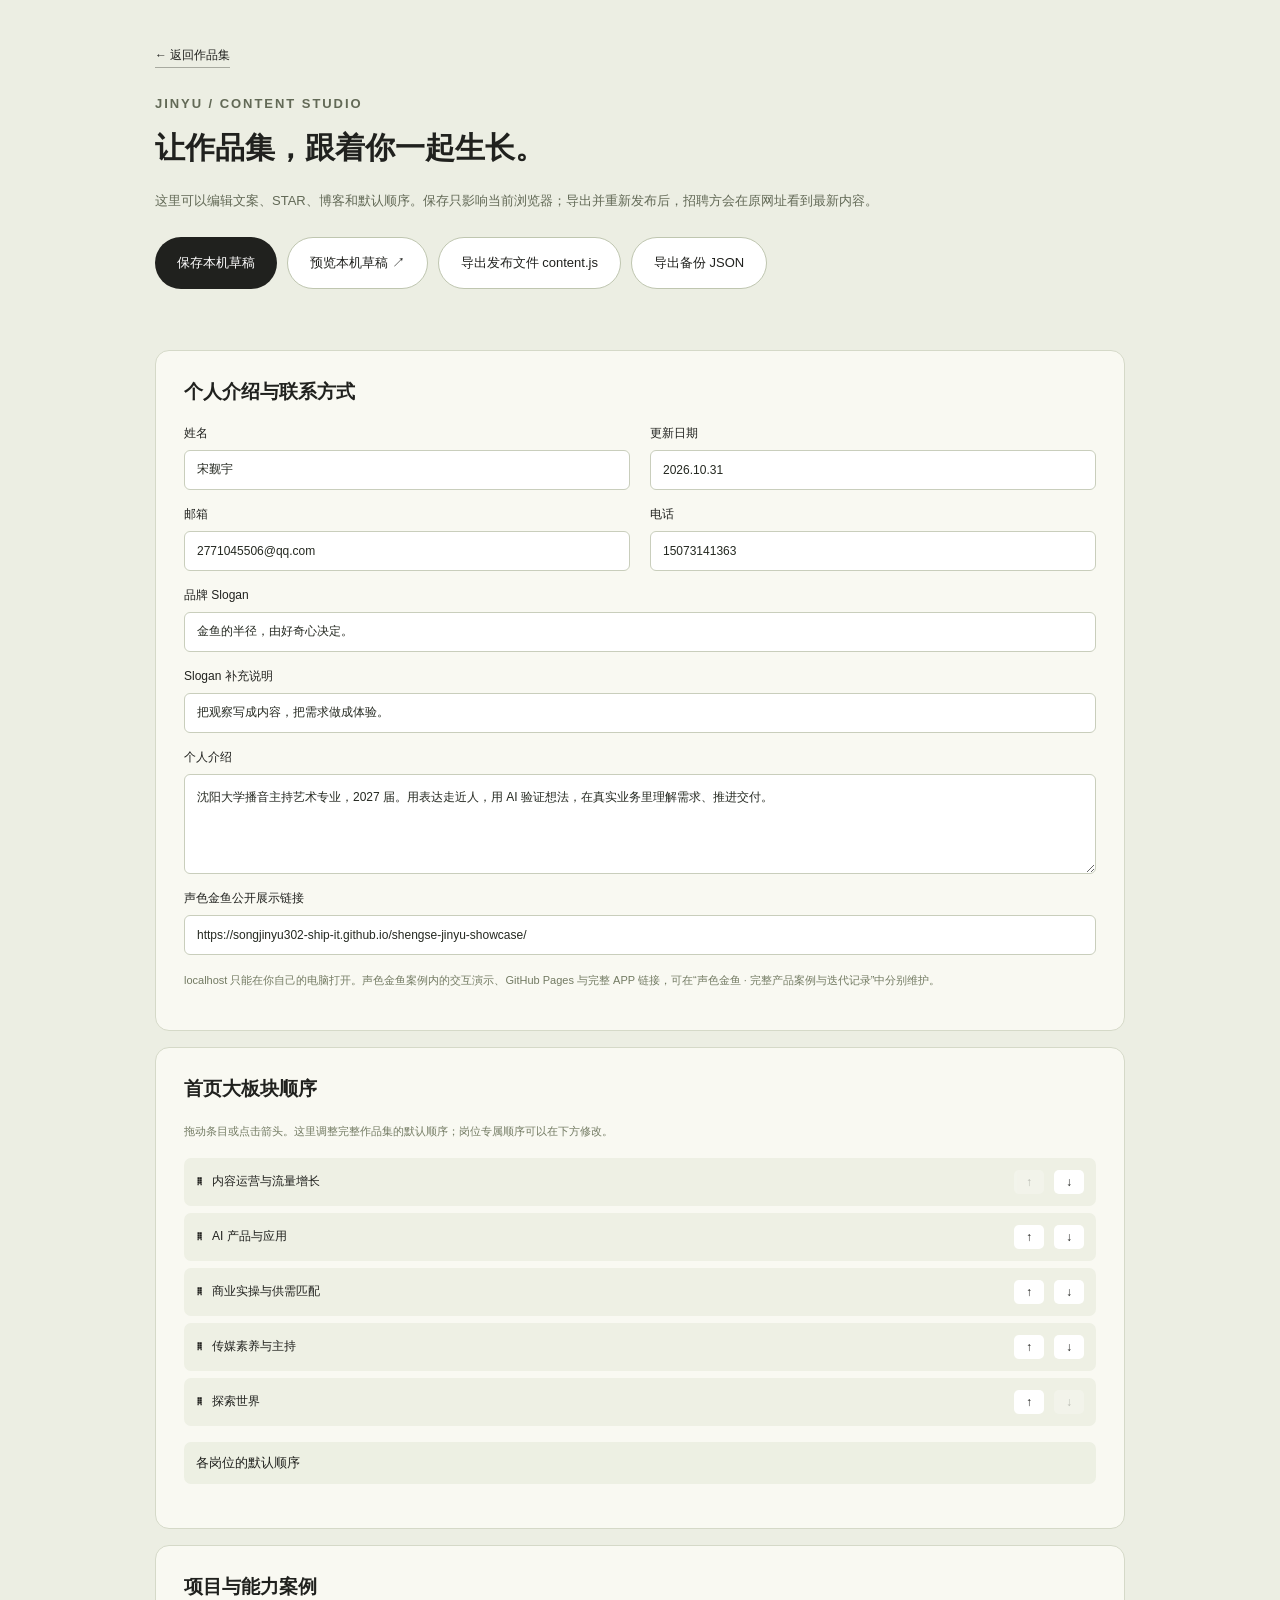
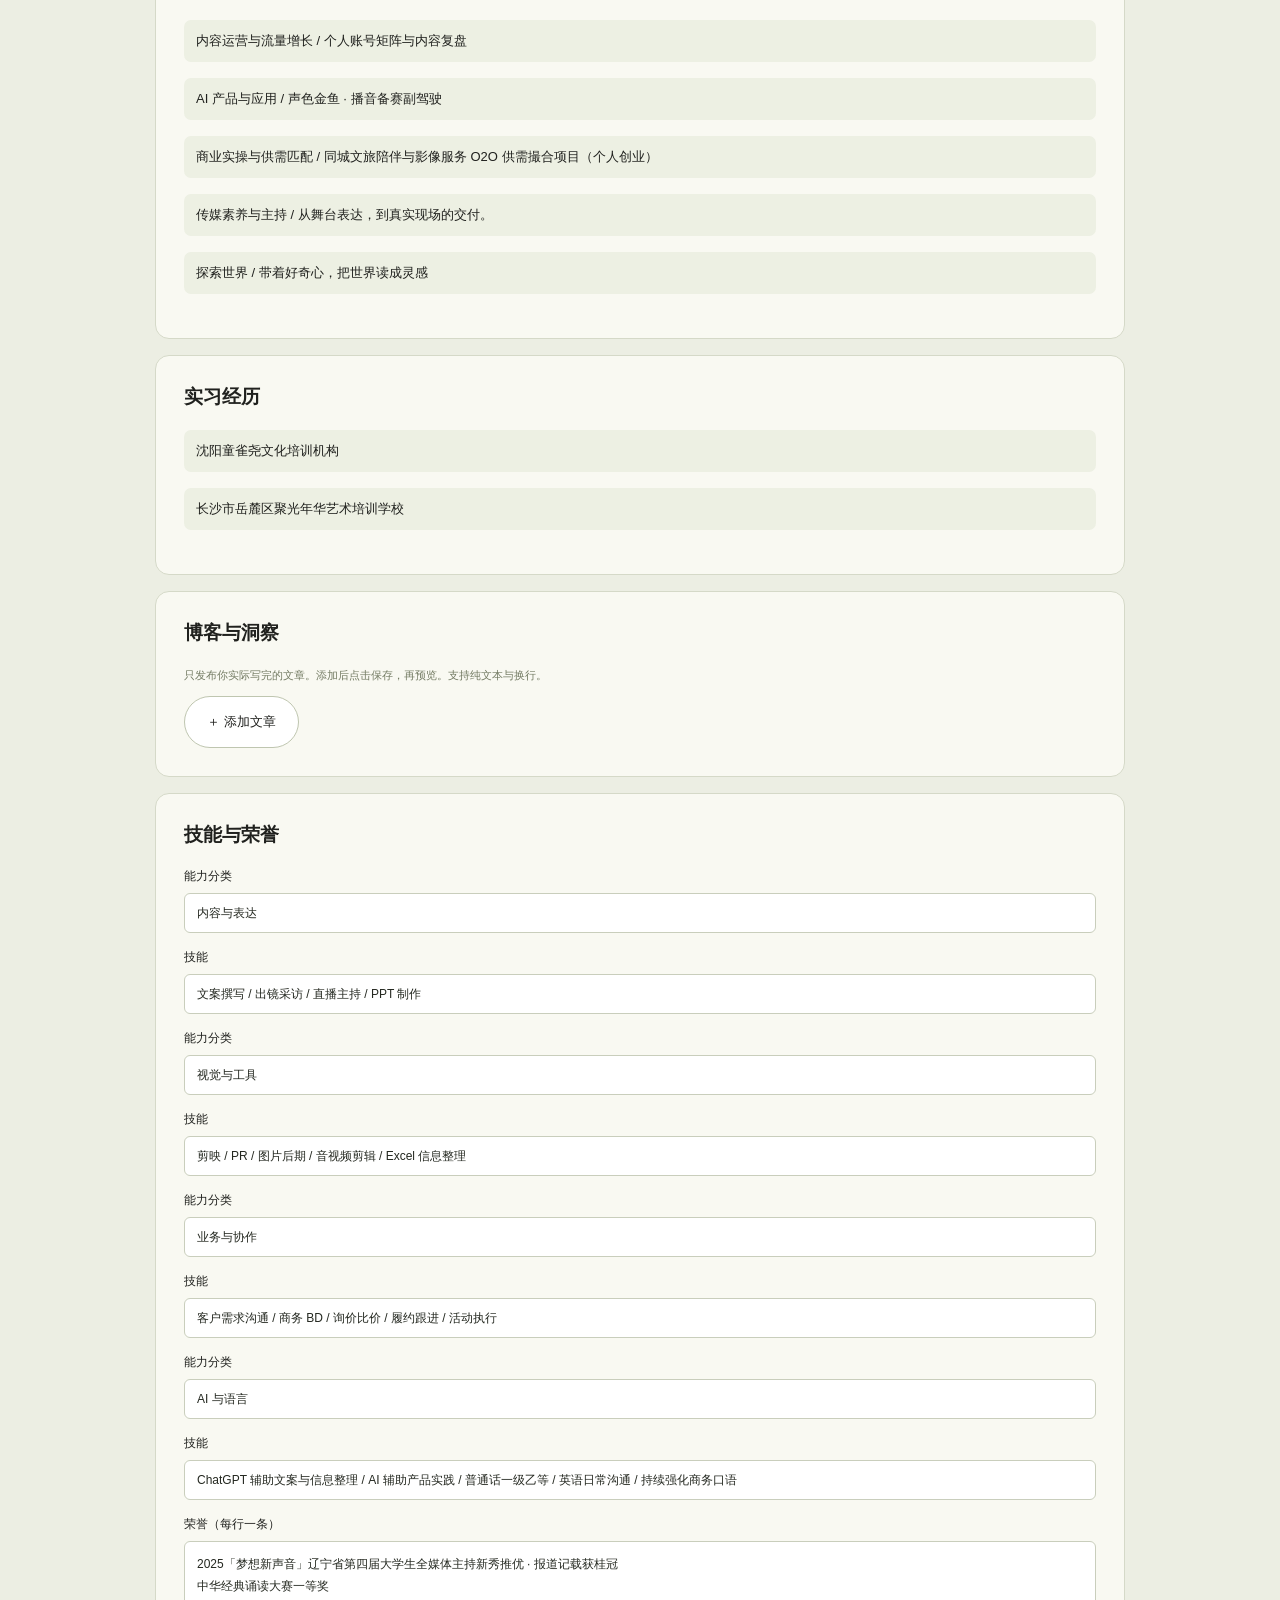
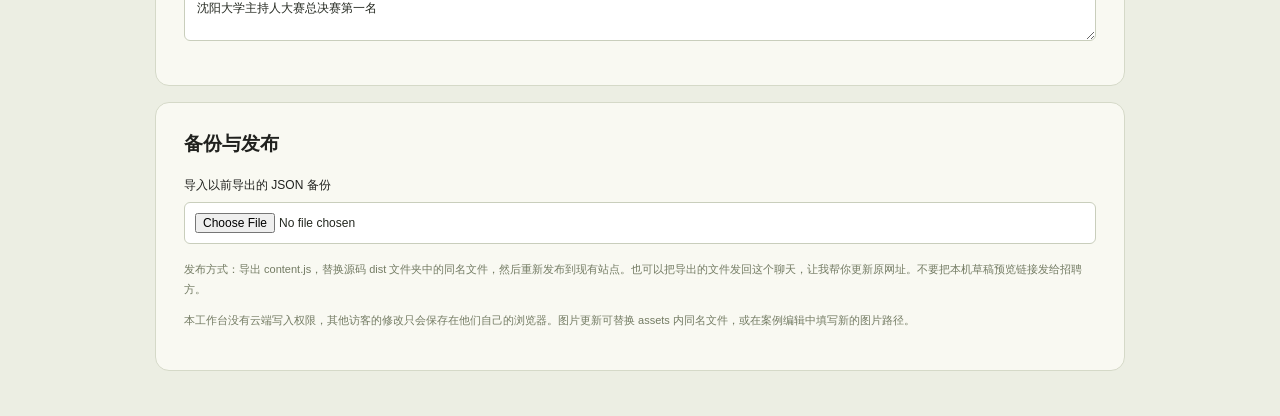
==== commit 4bbf61dc: "Show five account IDs and link Xiaohongshu profiles" ====
--- a/studio.html
+++ b/studio.html
@@ -1 +1 @@
-<!doctype html><html lang="zh-CN"><head><meta charset="utf-8"><meta name="viewport" content="width=device-width,initial-scale=1"><meta name="robots" content="noindex"><title>作品集维护工作台 · 金鱼</title><link rel="icon" href="assets/icon.svg"><link rel="stylesheet" href="style.css"><style>body{background:#eceee3}.studio{max-width:1020px;margin:45px auto;padding:0 25px}.studio h1{font-size:30px}.studio>p{font-size:13px;color:#626956}.studio-actions{display:flex;gap:10px;flex-wrap:wrap;margin:24px 0}.studio-actions .btn{gap:10px}.paper-btn{background:#fff;border:1px solid #bfc6b0}.editor-section{background:#f9f9f2;padding:28px;border:1px solid #d5d9c8;border-radius:14px;margin-bottom:16px}.editor-section h2{font-size:19px;margin-bottom:20px}.editor-section label{display:block;font-size:12px;margin-bottom:16px}.editor-section input,.editor-section textarea,.editor-section select{width:100%;padding:12px;border:1px solid #c9cebc;border-radius:6px;display:block;margin-top:8px;background:#fff;color:#242820}.editor-section textarea{min-height:100px;resize:vertical;line-height:1.8}.editor-section input[type=file]{padding:10px}.editor-grid{display:grid;grid-template-columns:1fr 1fr;gap:0 20px}.hint{font-size:11px;color:#737b63;line-height:1.8}.order-edit{padding:0;list-style:none}.order-edit li{display:flex;align-items:center;gap:10px;padding:12px;background:#eef0e4;margin-block:7px;border-radius:7px;cursor:grab;font-size:12px}.order-edit li>span{flex:1}.order-edit button{padding:5px 12px;background:#fff;border-radius:5px}.studio details{margin:16px 0}.studio summary{font-size:13px;padding:12px;background:#edf0e3;border-radius:7px}.studio details>div{padding:18px 0}.inline-status{font-size:12px;color:#526933;min-height:24px}#post-editor textarea{min-height:160px}@media(max-width:640px){.editor-grid{grid-template-columns:1fr}.studio{margin-top:25px;padding:0 15px}.editor-section{padding:20px}.studio h1{font-size:25px}}</style><script src="content.js" defer></script><script src="portfolio-schema.js" defer></script><script src="studio.js" defer></script></head><body><main class="studio"><a class="text-link" href="index.html">← 返回作品集</a><p class="eyebrow" style="margin-top:30px">JINYU / CONTENT STUDIO</p><h1>让作品集，跟着你一起生长。</h1><p>这里可以编辑文案、STAR、博客和默认顺序。保存只影响当前浏览器；导出并重新发布后，招聘方会在原网址看到最新内容。</p><div class="studio-actions"><button id="save" class="btn dark-btn">保存本机草稿</button><a class="btn paper-btn" href="index.html?draft=1" target="_blank">预览本机草稿 ↗</a><button id="export-js" class="btn paper-btn">导出发布文件 content.js</button><button id="export-json" class="btn paper-btn">导出备份 JSON</button></div><p id="studio-status" class="inline-status" role="status"></p><section class="editor-section"><h2>个人介绍与联系方式</h2><div class="editor-grid"><label>姓名<input data-top="name"></label><label>更新日期<input data-top="updated"></label><label>邮箱<input data-top="email" type="email"></label><label>电话<input data-top="phone" type="tel"></label></div><label>品牌 Slogan<input data-top="brandSlogan"></label><label>Slogan 补充说明<input data-top="brandSubline"></label><label>个人介绍<textarea data-top="intro"></textarea></label><label>声色金鱼公开展示链接<input data-top="appUrl" type="url" placeholder="部署后填写 https://…"></label><p class="hint">localhost 只能在你自己的电脑打开。声色金鱼案例内的交互演示、GitHub Pages 与完整 APP 链接，可在“声色金鱼 · 完整产品案例与迭代记录”中分别维护。</p></section><section class="editor-section"><h2>首页大板块顺序</h2><p class="hint">拖动条目或点击箭头。这里调整完整作品集的默认顺序；岗位专属顺序可以在下方修改。</p><ul id="studio-order" class="order-edit"></ul><details><summary>各岗位的默认顺序</summary><div id="role-editor"></div></details></section><section class="editor-section"><h2>项目与能力案例</h2><div id="module-editor"></div></section><section class="editor-section"><h2>实习经历</h2><div id="internship-editor"></div></section><section class="editor-section"><h2>博客与洞察</h2><p class="hint">只发布你实际写完的文章。添加后点击保存，再预览。支持纯文本与换行。</p><div id="post-editor"></div><button class="btn paper-btn" id="add-post">＋ 添加文章</button></section><section class="editor-section"><h2>技能与荣誉</h2><div id="skill-editor"></div><label>荣誉（每行一条）<textarea id="honor-editor"></textarea></label></section><section class="editor-section"><h2>备份与发布</h2><label>导入以前导出的 JSON 备份<input type="file" id="import-json" accept="application/json,.json"></label><p class="hint">发布方式：导出 content.js，替换源码 dist 文件夹中的同名文件，然后重新发布到现有站点。也可以把导出的文件发回这个聊天，让我帮你更新原网址。不要把本机草稿预览链接发给招聘方。</p><p class="hint">本工作台没有云端写入权限，其他访客的修改只会保存在他们自己的浏览器。图片更新可替换 assets 内同名文件，或在案例编辑中填写新的图片路径。</p></section></main></body></html>
+<!doctype html><html lang="zh-CN"><head><meta charset="utf-8"><meta name="viewport" content="width=device-width,initial-scale=1"><meta name="robots" content="noindex"><title>作品集维护工作台 · 金鱼</title><link rel="icon" href="assets/icon.svg"><link rel="stylesheet" href="style.css"><style>body{background:#eceee3}.studio{max-width:1020px;margin:45px auto;padding:0 25px}.studio h1{font-size:30px}.studio>p{font-size:13px;color:#626956}.studio-actions{display:flex;gap:10px;flex-wrap:wrap;margin:24px 0}.studio-actions .btn{gap:10px}.paper-btn{background:#fff;border:1px solid #bfc6b0}.editor-section{background:#f9f9f2;padding:28px;border:1px solid #d5d9c8;border-radius:14px;margin-bottom:16px}.editor-section h2{font-size:19px;margin-bottom:20px}.editor-section label{display:block;font-size:12px;margin-bottom:16px}.editor-section input,.editor-section textarea,.editor-section select{width:100%;padding:12px;border:1px solid #c9cebc;border-radius:6px;display:block;margin-top:8px;background:#fff;color:#242820}.editor-section textarea{min-height:100px;resize:vertical;line-height:1.8}.editor-section input[type=file]{padding:10px}.editor-grid{display:grid;grid-template-columns:1fr 1fr;gap:0 20px}.hint{font-size:11px;color:#737b63;line-height:1.8}.order-edit{padding:0;list-style:none}.order-edit li{display:flex;align-items:center;gap:10px;padding:12px;background:#eef0e4;margin-block:7px;border-radius:7px;cursor:grab;font-size:12px}.order-edit li>span{flex:1}.order-edit button{padding:5px 12px;background:#fff;border-radius:5px}.studio details{margin:16px 0}.studio summary{font-size:13px;padding:12px;background:#edf0e3;border-radius:7px}.studio details>div{padding:18px 0}.inline-status{font-size:12px;color:#526933;min-height:24px}#post-editor textarea{min-height:160px}@media(max-width:640px){.editor-grid{grid-template-columns:1fr}.studio{margin-top:25px;padding:0 15px}.editor-section{padding:20px}.studio h1{font-size:25px}}</style><script src="content.js" defer></script><script src="portfolio-schema.js" defer></script><script src="accounts.js" defer></script><script src="studio.js" defer></script></head><body><main class="studio"><a class="text-link" href="index.html">← 返回作品集</a><p class="eyebrow" style="margin-top:30px">JINYU / CONTENT STUDIO</p><h1>让作品集，跟着你一起生长。</h1><p>这里可以编辑文案、STAR、博客和默认顺序。保存只影响当前浏览器；导出并重新发布后，招聘方会在原网址看到最新内容。</p><div class="studio-actions"><button id="save" class="btn dark-btn">保存本机草稿</button><a class="btn paper-btn" href="index.html?draft=1" target="_blank">预览本机草稿 ↗</a><button id="export-js" class="btn paper-btn">导出发布文件 content.js</button><button id="export-json" class="btn paper-btn">导出备份 JSON</button></div><p id="studio-status" class="inline-status" role="status"></p><section class="editor-section"><h2>个人介绍与联系方式</h2><div class="editor-grid"><label>姓名<input data-top="name"></label><label>更新日期<input data-top="updated"></label><label>邮箱<input data-top="email" type="email"></label><label>电话<input data-top="phone" type="tel"></label></div><label>品牌 Slogan<input data-top="brandSlogan"></label><label>Slogan 补充说明<input data-top="brandSubline"></label><label>个人介绍<textarea data-top="intro"></textarea></label><label>声色金鱼公开展示链接<input data-top="appUrl" type="url" placeholder="部署后填写 https://…"></label><p class="hint">localhost 只能在你自己的电脑打开。声色金鱼案例内的交互演示、GitHub Pages 与完整 APP 链接，可在“声色金鱼 · 完整产品案例与迭代记录”中分别维护。</p></section><section class="editor-section"><h2>首页大板块顺序</h2><p class="hint">拖动条目或点击箭头。这里调整完整作品集的默认顺序；岗位专属顺序可以在下方修改。</p><ul id="studio-order" class="order-edit"></ul><details><summary>各岗位的默认顺序</summary><div id="role-editor"></div></details></section><section class="editor-section"><h2>项目与能力案例</h2><div id="module-editor"></div></section><section class="editor-section"><h2>实习经历</h2><div id="internship-editor"></div></section><section class="editor-section"><h2>博客与洞察</h2><p class="hint">只发布你实际写完的文章。添加后点击保存，再预览。支持纯文本与换行。</p><div id="post-editor"></div><button class="btn paper-btn" id="add-post">＋ 添加文章</button></section><section class="editor-section"><h2>技能与荣誉</h2><div id="skill-editor"></div><label>荣誉（每行一条）<textarea id="honor-editor"></textarea></label></section><section class="editor-section"><h2>备份与发布</h2><label>导入以前导出的 JSON 备份<input type="file" id="import-json" accept="application/json,.json"></label><p class="hint">发布方式：导出 content.js，替换源码 dist 文件夹中的同名文件，然后重新发布到现有站点。也可以把导出的文件发回这个聊天，让我帮你更新原网址。不要把本机草稿预览链接发给招聘方。</p><p class="hint">本工作台没有云端写入权限，其他访客的修改只会保存在他们自己的浏览器。图片更新可替换 assets 内同名文件，或在案例编辑中填写新的图片路径。</p></section></main></body></html>
